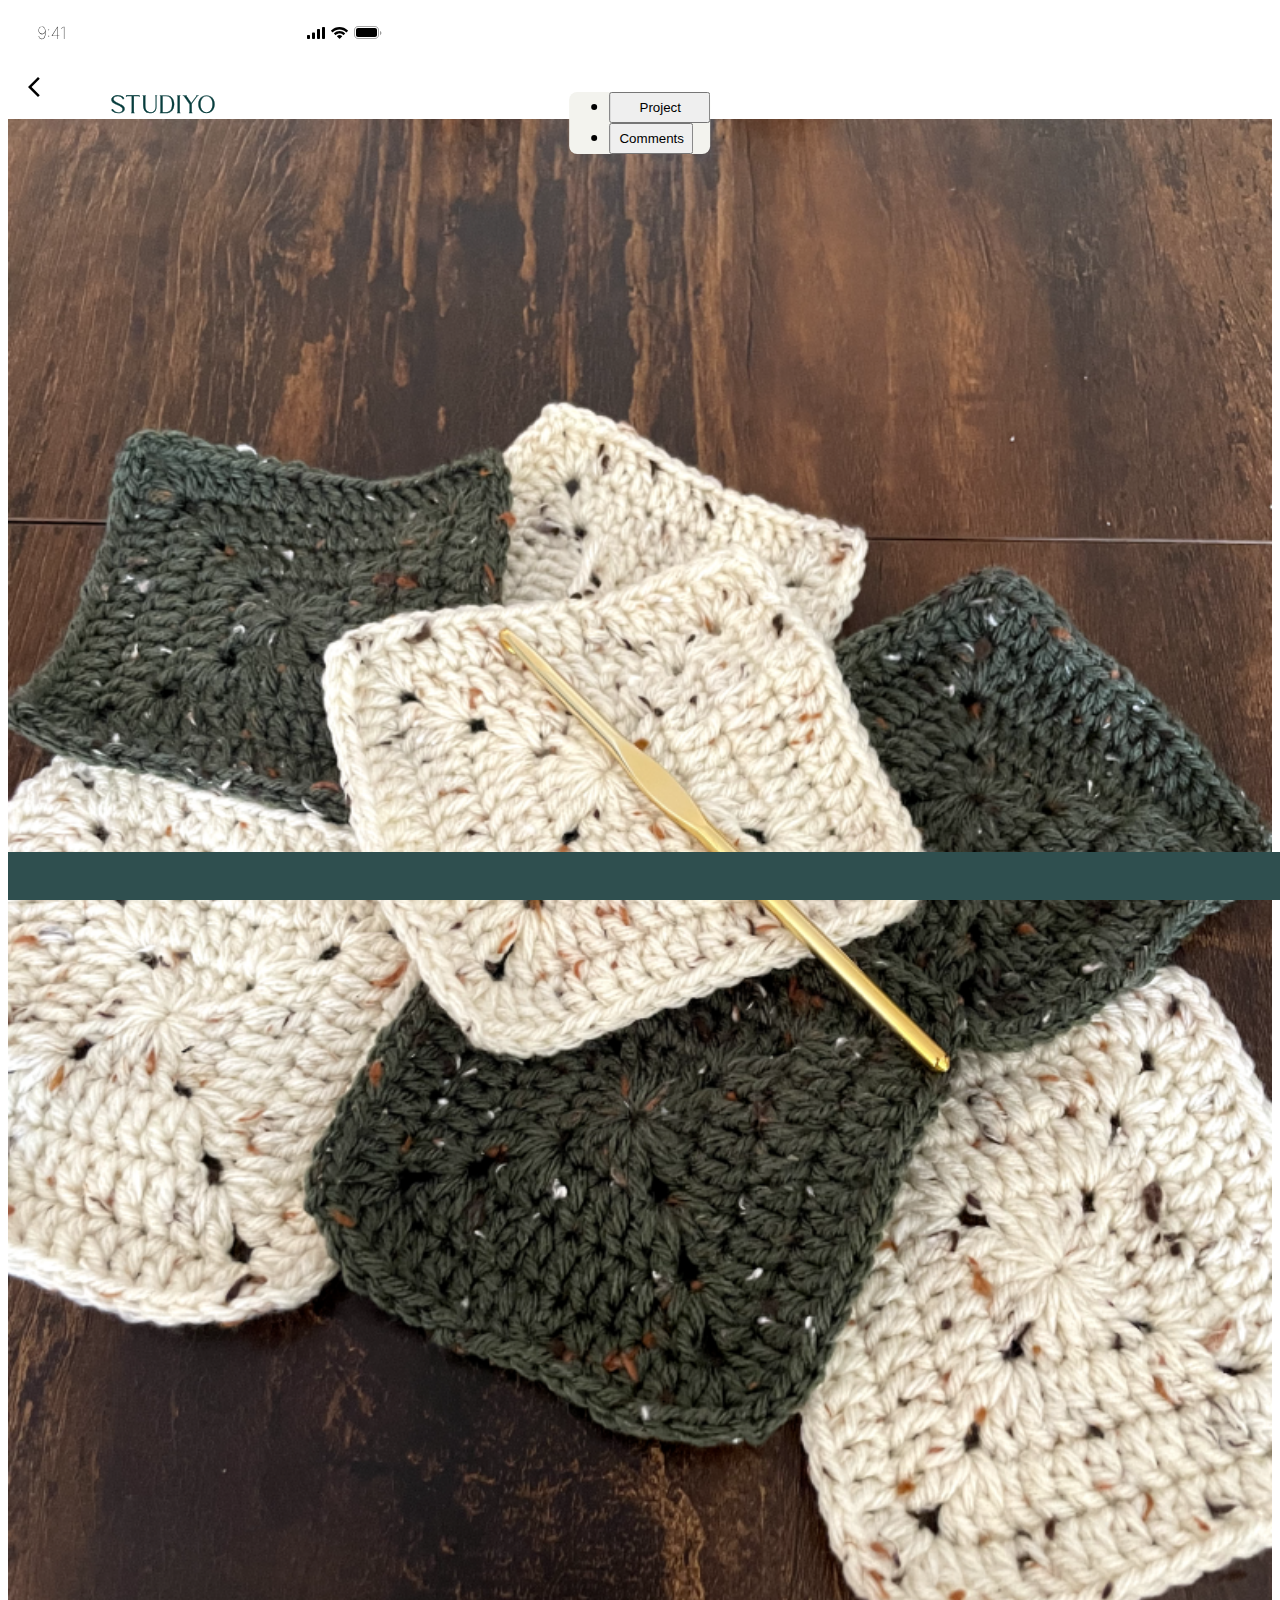
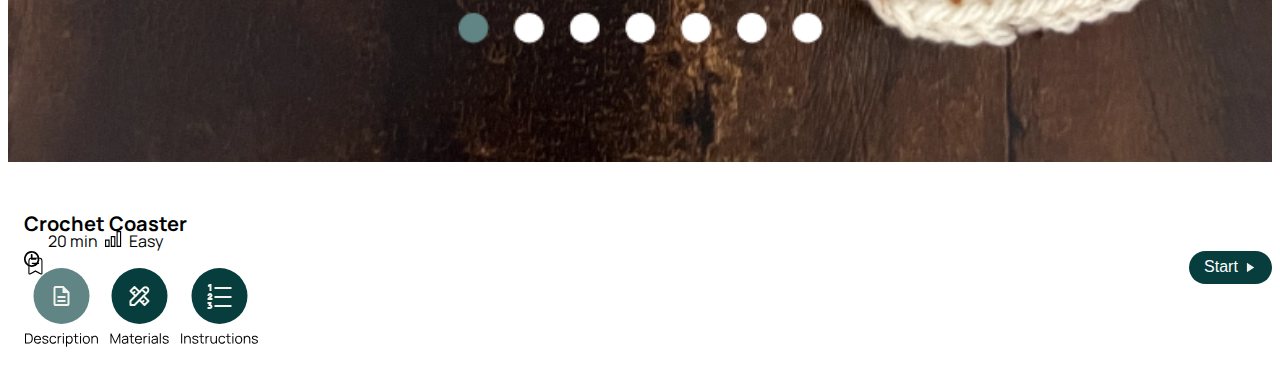
==== index.html @ 1dc0cee9 "6.0" ====
<!DOCTYPE html>
<html>
    <head>
        <meta name="viewport" content="width=device-width, initial-scale=1">
        <!-- Bootstrap CSS -->
        <link href="https://cdn.jsdelivr.net/npm/bootstrap@5.3.2/dist/css/bootstrap.min.css" rel="stylesheet" integrity="sha384-T3c6CoIi6uLrA9TneNEoa7RxnatzjcDSCmG1MXxSR1GAsXEV/Dwwykc2MPK8M2HN" crossorigin="anonymous">
        <script src="https://cdn.jsdelivr.net/npm/bootstrap@5.3.2/dist/js/bootstrap.bundle.min.js" integrity="sha384-C6RzsynM9kWDrMNeT87bh95OGNyZPhcTNXj1NW7RuBCsyN/o0jlpcV8Qyq46cDfL" crossorigin="anonymous"></script>
        <!--Boostrap CSS END-->
        <link rel="stylesheet" href="/styles.css">
        <link rel='stylesheet' href='https://cdn-uicons.flaticon.com/uicons-regular-rounded/css/uicons-regular-rounded.css'>

        <!-- Google Fonts -->
        <link rel="preconnect" href="https://fonts.googleapis.com">
        <link rel="preconnect" href="https://fonts.gstatic.com" crossorigin>
        <link href="https://fonts.googleapis.com/css2?family=Manrope:wght@500;700&family=Outfit:wght@100;200;300;400;600;700;800;900&display=swap" rel="stylesheet">
    </head>
<body>
<div class="container-fluid content">
    
    <!-- Row 1 (top nav)-->  
    <div class="row">
                <img src="./images/top.svg">
    </div>
    <!-- Row 2 (back and logo)-->
    <div class="row">
        <div class="col-sm-2 mx-auto">
            <img class="backButton" src="./images/backButton.svg">
            <img class="logo" src="./images/Studiyo.svg">
        </div>
    </div>

    <!-- Row 3 (segmented picker)-->
    <div class="segPicker row mx-auto">
        <ul class="picker nav nav-pills nav-fill gap-2 p-1 small bg-primary rounded-5 shadow-sm" id="pillNav2" role="tablist" style="--bs-nav-link-color:#073D3D; --bs-nav-pills-link-active-color:#F3F3EE; --bs-nav-pills-link-active-bg:#073D3D;">
            <li class="nav-item" role="presentation">
          <button class="nav-link active rounded-.5" id="home-tab2" data-bs-toggle="tab" type="button" role="tab" aria-selected="true">Project</button>
            </li>
            <li class="nav-item" role="presentation">
            <button class="nav-link rounded-5" id="profile-tab2" data-bs-toggle="tab" type="button" role="tab" aria-selected="false">Comments</button>
            </li>
        </ul>
    </div>

   <!-- Row 4 (img)-->
   <div class="row">
        <img class="imgPlaceholder" src="./images/picture1.png">
   </div>
<!-- Row 5 (infoCard) START-->
   <div class="row infoCard">
        <div class="row textGroup1">
            <div class="col-7">
                <div class="cardTitle">
                    <h1>Crochet Coaster</h1>
                </div>
            </div>
        
            <div class="col-5 startSave d-flex align-items-center justify-content-end">
                <img class="saveBanner" src="./images/saveBanner.svg">
                <a href="./projectmode.html" id="projectmode">
                    <button type="button" class="btn btn-primary start">Start<img class="startArrow" src="./images/startarrow.svg"></button>
                </a>
            </div>
        </div>
    
        <!--subrow: time and difficulty-->
        <div class="row">
            <div class="col-12">
                <div class="row">
                    <div>
                        <img class="time" src="./images/time.svg">
                        20 min
                        <img class="level" src="./images/level.svg">
                        Easy
                    </div>
                </div>
            </div>  
        </div>

        <!--subrow: circle icons-->
        <div class="row circleIcons">
            <div class="col-12">
                <div class="row">
                    <div class="iconList">
                        <img class="itemA" src="./images/description.svg">
                        <img class="itemB" src="./images/materials.svg">
                        <img class="itemC" src="./images/instructions.svg">
                    </div>                    
                </div>               
            </div>         
        </div>           
    </div>
    <!-- </div> above is info card END-->
            
   </div>
   <!-- Row 6 (bottomnNav)-->
   <div class="row bottomNav">

        <div class="item1">
            <i class=" fi-rr-home"></i>
        </div>
        <div class="item2">
            <i class="fi-rr-bookmark"></i>
        </div>
        <div class="item3">
            <i class="fi-rr-square-plus"></i>
        </div>
        <div class="item4"><i class="fi-rr-bell"></i>
        </div>
        <div class="item5"><i class="fi fi-rr-user"></i>
        </div>
   </div>

</div>



           
<!--Javascript-->
    <script src="https://cdn.jsdelivr.net/npm/@popperjs/core@2.11.8/dist/umd/popper.min.js" integrity="sha384-I7E8VVD/ismYTF4hNIPjVp/Zjvgyol6VFvRkX/vR+Vc4jQkC+hVqc2pM8ODewa9r" crossorigin="anonymous"></script>
    <script src="https://cdn.jsdelivr.net/npm/bootstrap@5.3.2/dist/js/bootstrap.min.js" integrity="sha384-BBtl+eGJRgqQAUMxJ7pMwbEyER4l1g+O15P+16Ep7Q9Q+zqX6gSbd85u4mG4QzX+" crossorigin="anonymous"></script>
    </body>
</html>
---- styles.css ----
/* EMILYBRANCH STYLING START */

html {
    font-family: 'Manrope', sans-serif;
  
}

body {
    font-family: 'Manrope', sans-serif;
}

h1 {
    font-size: 1.25rem;
}

h2 {
    font-size: 1rem;
}

.content {
    position: relative;
}


.backButton {
    padding: 0.125rem;
    padding-right: 3rem;
}




/* topNav styling END */

.picker {
    background-color: #E0E0E2!important;
   
    align-items: center!important;
    border-radius: 0.5rem!important; 
    justify-content: center!important;  
}

#home-tab2 {
    padding: 0.375rem 0.46875rem 0.37513rem 0.5rem;
    width: 6.3125rem;  
}

#profile-tab2 {
    padding: 0.375rem 0.46875rem 0.37513rem 0.5rem;
   
}


.segPicker {
   display: flex;
   justify-content: center;
    position: absolute;
   top: 7.2rem;
   left: 50%;
   transform: translate(-50%, -50%);
   width: 14.48rem;
   line-height: .75rem;
}


.bg-primary {
    background-color: #F3F3EE!important;
}

/* now the real image */
.imgPlaceholder {
   justify-content: center!important;
   width: 100%!important;
}


/* info card styling START */
.infoCard {
    padding-top: 1.87rem;
    padding-bottom: 1.87rem;
    padding-left: 1rem;
    background-color: white;
    border-top-left-radius: 46px;
    border-top-right-radius: 46px;
    height: fill;
   
}

.textGroup1 {
    text-align: baseline;
    align-items:center;
    flex-wrap: nowrap!important;
    height: 2.0625rem;
    
   
}

.cardTitle {
    flex-wrap: nowrap!important;
    overflow: hidden!important;


    
}


.time {
    height: 1rem;
    float: left;
    padding-right: .5rem;
    align-self: auto;

}

.timeEst {
    display: flex;
    align-items: flex-start; 
    gap: 0.25rem;

}

.skillLevel {
    display: flex;
    align-items: flex-start;
    gap: 0.25rem;
    
    
}
.level {
    height: 1rem;
    padding-right: .25rem;
    padding-left: .25rem;
    align-self: auto;

}

/* start button */
.start {
    width: 5.18rem;
    height: 2.0625rem;
   
    border-radius: 3.125rem;

    border: none;
    float: right!important;
    font-size: 1rem!important;
    text-align: center!important;
    color: white;  
}

.btn-primary {
    font-size: 1.5rem;
    background-color: #073D3D;
}

.startArrow {
    padding-left: .4rem;
    height: 0.59894rem;
    width: 0.8rem;   
}

/* container of both the save icon and start button */
.startSave {
    flex-wrap: nowrap;
}

/* save icon */
.saveBanner {
    height: 1.84581rem;
    width: 1.50863rem;  
}


/* desctiption/materials/instructions icons */

.iconList {
   padding-top: 1rem;
   justify-content: space-between!important;
  
}

.itemA, .itemB, .itemC {
    
  
}

/* description icon */
.itemA {
    
 
}
/* materials icon */

   
/*instructions icon */ 
.itemB {

}

.itemC {
    
}

.bottomNav {
    width: 100%;
    display: flex;
    justify-content: space-around;
    align-items: center;
    background-color:darkslategrey;
    padding: .5rem;
    position: fixed;
    bottom: 0;
}
/* info card styling END */


/* bottom nav icons */
.item1, .item2, .item3, .item4, .item5 {
    width: 2rem;
    height: 2rem;
    text-align: center;
    font-size: 1.5rem;
    color: white;
    margin: 0 auto;
    padding-left: 0rem;
    padding-right: 0rem;
}




/* EMILYBRANCH STYLING END */






/* PROJECT MODE STYLE START */
.alert {
    background: #073D3D;
    color: #F3F3EE;
    top: 0;
    border-radius: 15px;
    position: absolute;
    width: 100%;
    margin-top: 50px;
    z-index: 999;
    opacity: 0;
    pointer-events: none;
 }

 .alert.showAlert {
    opacity: 1;
    pointer-events: auto;
 }

 .alert.show {
    animation: dropdown 1s ease forwards;
 }
@keyframes dropdown {
    0%{
        transform: translateY(0%);
    }
    100%{
        transform: translateY(10%);
    }
}

.alert.hide {
    animation: hideDropdown 1s ease forwards;
}
@keyframes hideDropdown {
    0%{
        transform: translateY(10%);
    }
    100%{
        transform: translateY(0%);
    }
}

 .alert i {
    padding: 0.5rem;
 }

 .topNav .logo {
    display: none;
 }
 
 
 .topNav .projectName {
    text-align: center;
    position: absolute;
    left: 0;
    background-color: #F3F3EE;
    z-index: -1;
 }
 
 .icons {
    position: absolute;
    bottom: 550px;
    right: 70px;
    display: flex;
    flex-direction: column;
    width: 6%;
    margin: 0;
    padding: 0;
    text-align: center;
    z-index: 9999;
    gap: 10px;
 }

 .icons button {
    border-radius: 150px;
    background-color: #;
    border: none;
    text-align: center;
    width: 4rem;
    height: 4rem;
 }

 
 .carousel-indicators {
    top: 0;
 }
 
.carousel-indicators button {
    background-color: #073D3D !important;
}

 .carousel-caption {
    top: 0rem;
    z-index: 1;
    background-color: #F3F3EE;
    height: 10%;
    width: 100%;
    left: 0;
    padding: 1.5rem;
    color: #073D3D;
 }
 
 
 .c-item {
    height: 844px;
 }
 .c-img {
    object-fit: cover;
    height: 100%;
 }
 
 
 .carousel-control-prev-icon {
    display: none;
 }
 
 
 .carousel-control-next-icon {
    display: none;
 }
 
 
 .carousel-controls {
    display: flex;
    flex-direction: column;
    position: absolute;
    width: 100%;
    bottom: 1px;
    padding: 1rem;
 }
 
 
 .next-button {
    padding: 0.8rem;
    border-radius: 50px;
    border: none;
    background-color: #073D3D;
    margin: 0.5rem;
    color: #F3F3EE;
    font-size: 1.5rem;
 }
 
 
 .next-button i {
    position: relative;
    top: 3px;
    font-size: 1.5rem;
 }
 
 
 .prev-button {
    padding: 0.8rem;
    border-radius: 50px;
    border: none;
    background-color: #F3F3EE;
    margin: 0.5rem;
    color: #073D3D;
    font-size: 1.5rem; 
 }
 
 
 
 
 /* PROJECT MODE STYLE END */
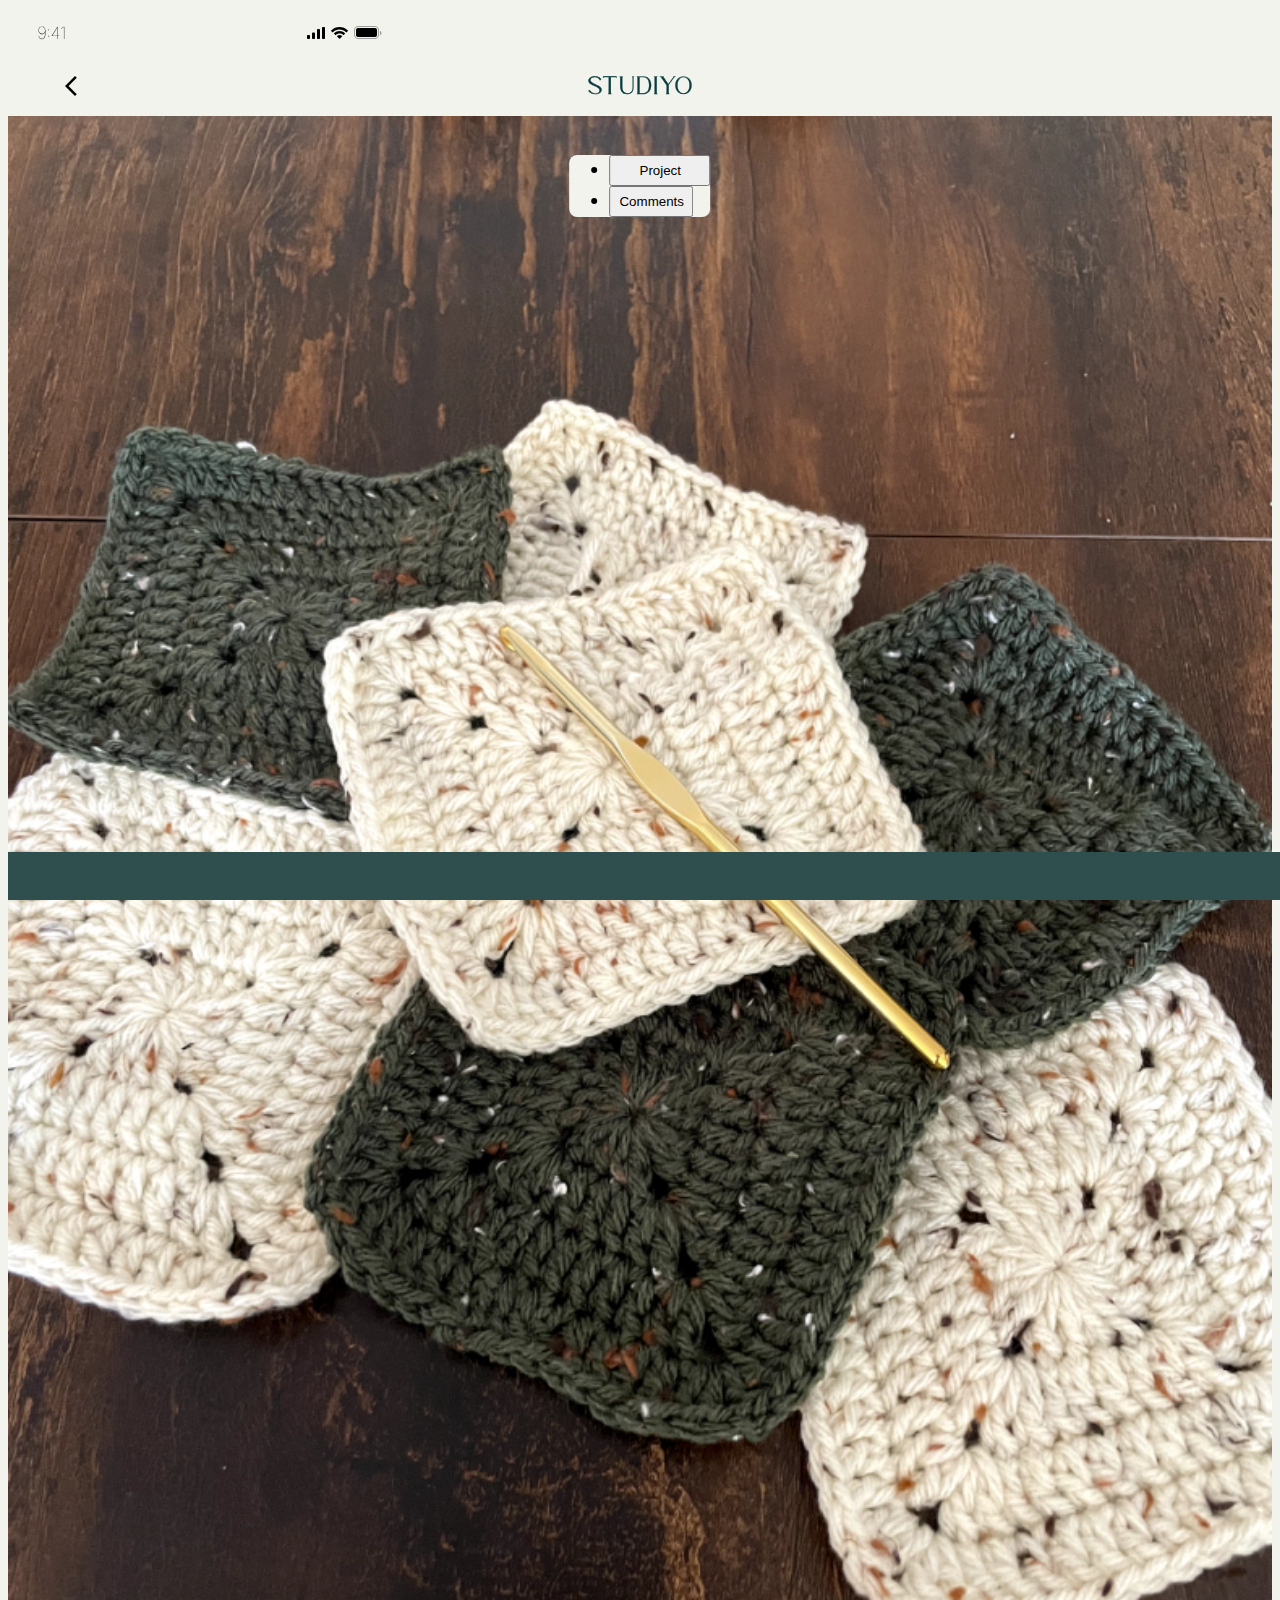
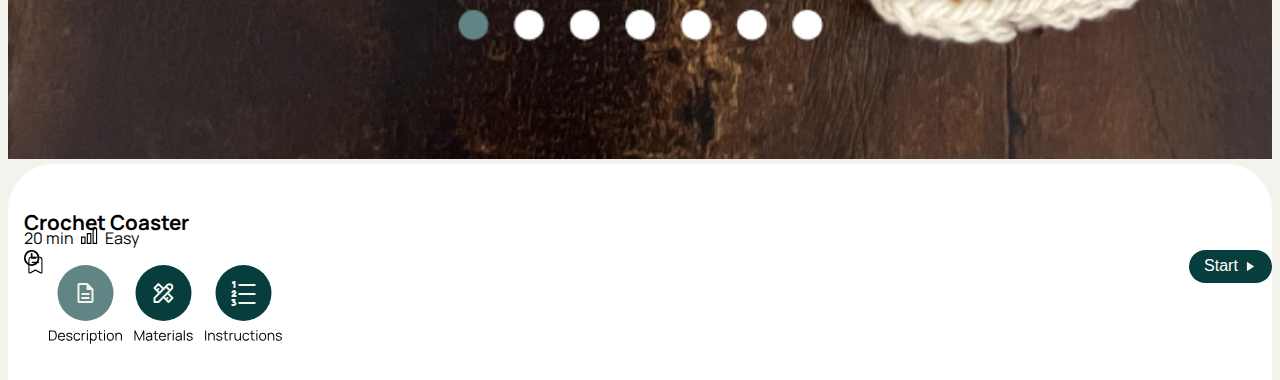
==== commit d36f080c: "top section aligning" ====
--- a/index.html
+++ b/index.html
@@ -22,11 +22,15 @@
                 <img src="./images/top.svg">
     </div>
     <!-- Row 2 (back and logo)-->
-    <div class="row">
-        <div class="col-sm-2 mx-auto">
+    <div class="logoNav">
+        <!-- <div class="col-sm-2 mx-auto">
             <img class="backButton" src="./images/backButton.svg">
             <img class="logo" src="./images/Studiyo.svg">
-        </div>
+        </div> -->
+        <svg xmlns="http://www.w3.org/2000/svg" width="12" height="20" viewBox="0 0 12 20" fill="none">
+            <path d="M10 20L0 10L10 0L11.775 1.775L3.55 10L11.775 18.225L10 20Z" fill="black"/>
+          </svg>
+        <img class="logo" src="./images/Studiyo.svg">
     </div>
 
     <!-- Row 3 (segmented picker)-->
--- a/styles.css
+++ b/styles.css
@@ -1,19 +1,24 @@
 /* EMILYBRANCH STYLING START */
+
 
 html {
     font-family: 'Manrope', sans-serif;
-  
-}
-
-body {
+  }
+ 
+ 
+ body {
     font-family: 'Manrope', sans-serif;
-}
-
-h1 {
-    font-size: 1.25rem;
-}
-
-h2 {
+    background-color: #F3F3EE;
+    height: 100vh;
+ }
+ 
+ 
+ h1 {
+    font-size: 1.29rem;
+ }
+ 
+ 
+ h2 {
     font-size: 1rem;
 }
 
@@ -28,16 +33,54 @@
 }
 
 
-
+.logoNav {
+   padding: 1rem;
+   text-align: center;
+}
+
+.logoNav svg {
+   width: 50%;
+   position: absolute;
+   padding: none;
+   left: -20%;
+}
 
 /* topNav styling END */
 
-.picker {
+ .closeButton {
+    position: absolute;
+    left: 16px;
+    top: 47px;
+    z-index: 999;
+ }
+
+ .topNav {
+    width: 100%;
+ }
+ 
+ 
+ .statusBar {
+    width: 100%;
+    text-align: center;
+ }
+ 
+ 
+ .statusBar img {
+    width: 100%;
+ }
+ 
+
+ 
+ /* topNav styling END */
+ 
+ 
+ .picker {
     background-color: #E0E0E2!important;
-   
     align-items: center!important;
     border-radius: 0.5rem!important; 
     justify-content: center!important;  
+    position: absolute;
+    top: 1rem;
 }
 
 #home-tab2 {
@@ -71,6 +114,7 @@
 .imgPlaceholder {
    justify-content: center!important;
    width: 100%!important;
+   background-image: cover;
 }
 
 
@@ -83,10 +127,11 @@
     border-top-left-radius: 46px;
     border-top-right-radius: 46px;
     height: fill;
-   
-}
-
-.textGroup1 {
+  
+ }
+ 
+ 
+ .textGroup1 {
     text-align: baseline;
     align-items:center;
     flex-wrap: nowrap!important;
@@ -114,19 +159,21 @@
 
 .timeEst {
     display: flex;
-    align-items: flex-start; 
+    align-items: flex-start;
     gap: 0.25rem;
-
-}
-
-.skillLevel {
+ 
+ 
+ }
+ 
+ 
+ .skillLevel {
     display: flex;
     align-items: flex-start;
     gap: 0.25rem;
-    
-    
-}
-.level {
+   
+   
+ }
+ .level {
     height: 1rem;
     padding-right: .25rem;
     padding-left: .25rem;
@@ -161,11 +208,21 @@
 
 /* container of both the save icon and start button */
 .startSave {
-    flex-wrap: nowrap;
-}
-
+    flex-wrap: nowrap; }
+ 
+ 
+ .btn-primary:hover {
+    background-color:#073D3D;
+ }
+ 
+ 
+ .btn-primary:active {
+    background-color: #073D3D !important;
+ }
+ 
+ 
 /* save icon */
-.saveBanner {
+ .saveBanner {
     height: 1.84581rem;
     width: 1.50863rem;  
 }
@@ -198,10 +255,11 @@
 }
 
 .itemC {
-    
-}
-
-.bottomNav {
+   
+ }
+ 
+ 
+ .bottomNav {
     width: 100%;
     display: flex;
     justify-content: space-around;
@@ -282,20 +340,18 @@
  .alert i {
     padding: 0.5rem;
  }
-
+ 
  .topNav .logo {
     display: none;
  }
- 
- 
  .topNav .projectName {
     text-align: center;
     position: absolute;
     left: 0;
     background-color: #F3F3EE;
     z-index: -1;
- }
- 
+    height: 500px;
+ }
  .icons {
     position: absolute;
     bottom: 550px;
@@ -309,69 +365,111 @@
     z-index: 9999;
     gap: 10px;
  }
-
+ 
+ 
  .icons button {
     border-radius: 150px;
-    background-color: #;
     border: none;
     text-align: center;
     width: 4rem;
     height: 4rem;
  }
 
- 
+ /* CARD NOTCH STYLE START */
+ .cardContext {
+    display: block;
+    background-color: #F3F3EE;
+    width: 100%;
+    height: 5%;
+    bottom: 0;
+    margin-bottom: 0 auto;
+    position: fixed;
+    border-top-left-radius: 8px;
+    border-top-right-radius: 8px;
+    box-shadow: 0px -4px 10px 5px rgba(0, 0, 0, 0.5);
+ }
+
+ .notch {
+    height: 10%;
+    width: 40%;
+    background-color: black;
+    margin: 0 auto;
+    margin-top: 5%;
+    border-radius: 100px;
+ }
+ 
+ /* CAROUSEL STYLE START */
+ .carousel-inner {
+    height: 100vh;
+ }
+
+ .carousel-item {
+    height: 100vh;
+ }
+
  .carousel-indicators {
-    top: 0;
- }
- 
-.carousel-indicators button {
+    top: 40px;
+    z-index: 999;
+ }
+
+ .carousel-indicators button {
     background-color: #073D3D !important;
-}
+    height: 20px !important;
+    width: 20px !important;
+    border-radius: 100px !important;
+    color: #F3F3EE !important;
+    text-indent: none !important;
+    text-align: center !important;
+ }
 
  .carousel-caption {
-    top: 0rem;
+    top: -1rem;
     z-index: 1;
     background-color: #F3F3EE;
-    height: 10%;
+    height: 15%;
     width: 100%;
     left: 0;
     padding: 1.5rem;
     color: #073D3D;
  }
  
- 
  .c-item {
-    height: 844px;
- }
+    height: 100vh !important;
+ }
+
  .c-img {
     object-fit: cover;
     height: 100%;
  }
- 
- 
+
  .carousel-control-prev-icon {
     display: none;
  }
- 
- 
+
  .carousel-control-next-icon {
     display: none;
  }
- 
- 
+
  .carousel-controls {
     display: flex;
-    flex-direction: column;
-    position: absolute;
-    width: 100%;
-    bottom: 1px;
+    flex-direction: row;
+    justify-content: space-between;
+    position: absolute;
+    width: 100%;
+    bottom: 15%;
     padding: 1rem;
  }
- 
- 
- .next-button {
-    padding: 0.8rem;
+
+ .carousel-controls button {
+    background-color:rgba(7, 61, 61, 0);
+    border: none;
+ }
+
+ /* .next-button {
+    padding-bottom: 0.8rem;
     border-radius: 50px;
+    height: 50px;
+    width: 50px;
     border: none;
     background-color: #073D3D;
     margin: 0.5rem;
@@ -380,24 +478,24 @@
  }
  
  
- .next-button i {
-    position: relative;
-    top: 3px;
-    font-size: 1.5rem;
+ .carousel-controls i {
+    margin: 0 auto;
+    background-color: red;
+    padding: none;
  }
  
  
  .prev-button {
     padding: 0.8rem;
     border-radius: 50px;
+    height: 50px;
+    width: 50px;
     border: none;
-    background-color: #F3F3EE;
+    background-color: #073D3D;
     margin: 0.5rem;
-    color: #073D3D;
-    font-size: 1.5rem; 
- }
- 
- 
- 
- 
- /* PROJECT MODE STYLE END */+    color: #F3F3EE;
+    font-size: 1.5rem;
+ } */
+ 
+ /* PROJECT MODE STYLE END */
+ 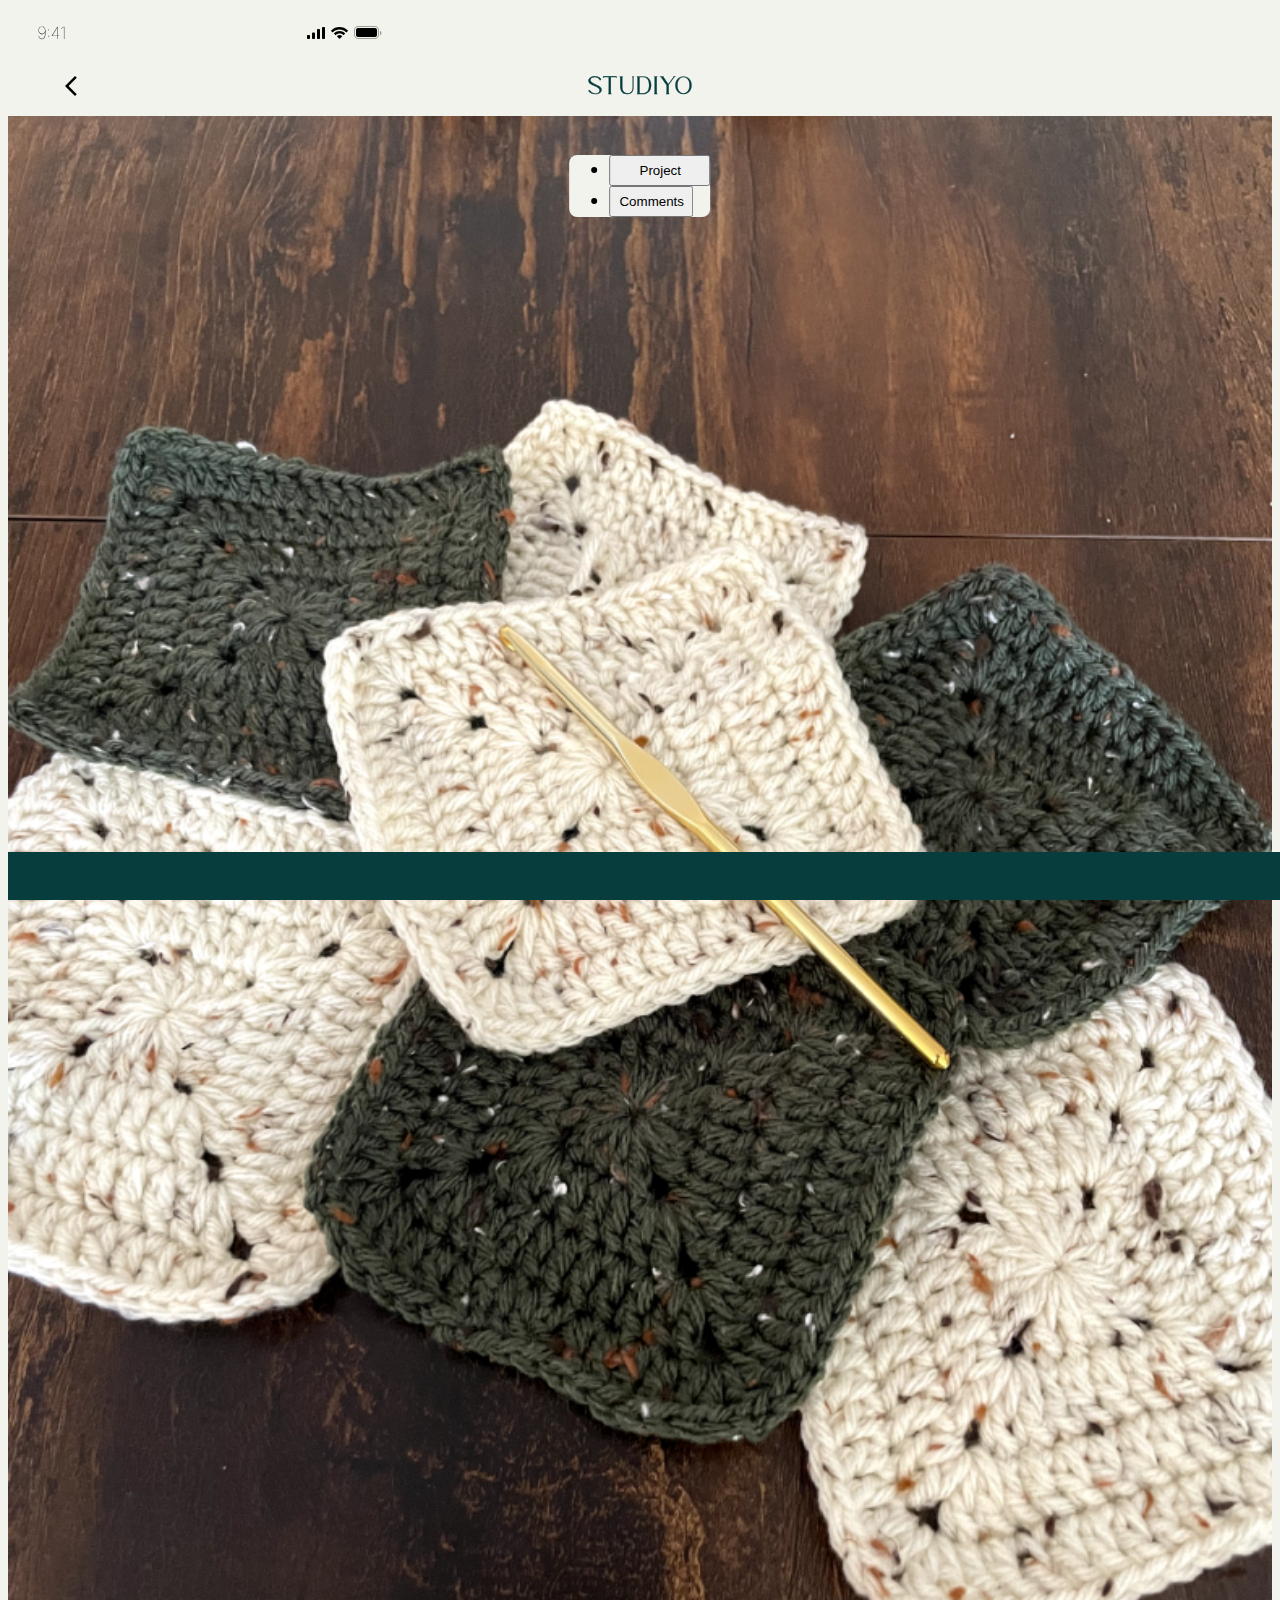
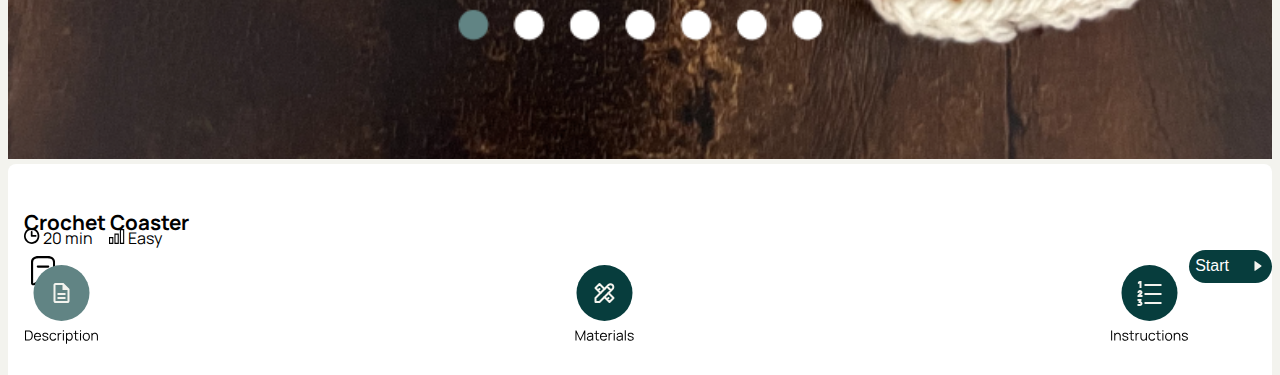
==== commit c0a7ecb6: "project info page alignment" ====
--- a/index.html
+++ b/index.html
@@ -68,13 +68,13 @@
     
         <!--subrow: time and difficulty-->
         <div class="row">
-            <div class="col-12">
+            <div class="col-12 levels">
                 <div class="row">
-                    <div>
-                        <img class="time" src="./images/time.svg">
-                        20 min
-                        <img class="level" src="./images/level.svg">
-                        Easy
+                    <div class="timeAndLevel">
+                        <div><img class="time" src="./images/time.svg">
+                            20 min</div>
+                        <div><img class="level" src="./images/level.svg">
+                            Easy</div>
                     </div>
                 </div>
             </div>  
--- a/styles.css
+++ b/styles.css
@@ -114,7 +114,6 @@
 .imgPlaceholder {
    justify-content: center!important;
    width: 100%!important;
-   background-image: cover;
 }
 
 
@@ -124,8 +123,8 @@
     padding-bottom: 1.87rem;
     padding-left: 1rem;
     background-color: white;
-    border-top-left-radius: 46px;
-    border-top-right-radius: 46px;
+    border-top-left-radius: 8px;
+    border-top-right-radius: 8px;
     height: fill;
   
  }
@@ -149,7 +148,7 @@
 }
 
 
-.time {
+/* .time {
     height: 1rem;
     float: left;
     padding-right: .5rem;
@@ -170,29 +169,44 @@
     display: flex;
     align-items: flex-start;
     gap: 0.25rem;
-   
-   
  }
  .level {
     height: 1rem;
     padding-right: .25rem;
     padding-left: .25rem;
     align-self: auto;
-
+} */
+
+.levels {
+   display: flex;
+   justify-content: flex-start;
+   align-items: baseline;
+   font-size: 1rem;
+}
+
+.levels img {
+   width: 1rem;
+   vertical-align: baseline;
+}
+
+.timeAndLevel {
+   display: flex;
+   gap: 1rem;
 }
 
 /* start button */
 .start {
     width: 5.18rem;
     height: 2.0625rem;
-   
     border-radius: 3.125rem;
-
     border: none;
     float: right!important;
     font-size: 1rem!important;
     text-align: center!important;
     color: white;  
+    display: flex;
+    justify-content: space-between;
+    align-items: center;
 }
 
 .btn-primary {
@@ -203,7 +217,7 @@
 .startArrow {
     padding-left: .4rem;
     height: 0.59894rem;
-    width: 0.8rem;   
+    width: 1rem;
 }
 
 /* container of both the save icon and start button */
@@ -223,14 +237,14 @@
  
 /* save icon */
  .saveBanner {
-    height: 1.84581rem;
-    width: 1.50863rem;  
+    width: 2.5rem; 
 }
 
 
 /* desctiption/materials/instructions icons */
 
 .iconList {
+   display: flex;
    padding-top: 1rem;
    justify-content: space-between!important;
   
@@ -264,7 +278,7 @@
     display: flex;
     justify-content: space-around;
     align-items: center;
-    background-color:darkslategrey;
+    background-color:#073D3D;
     padding: .5rem;
     position: fixed;
     bottom: 0;
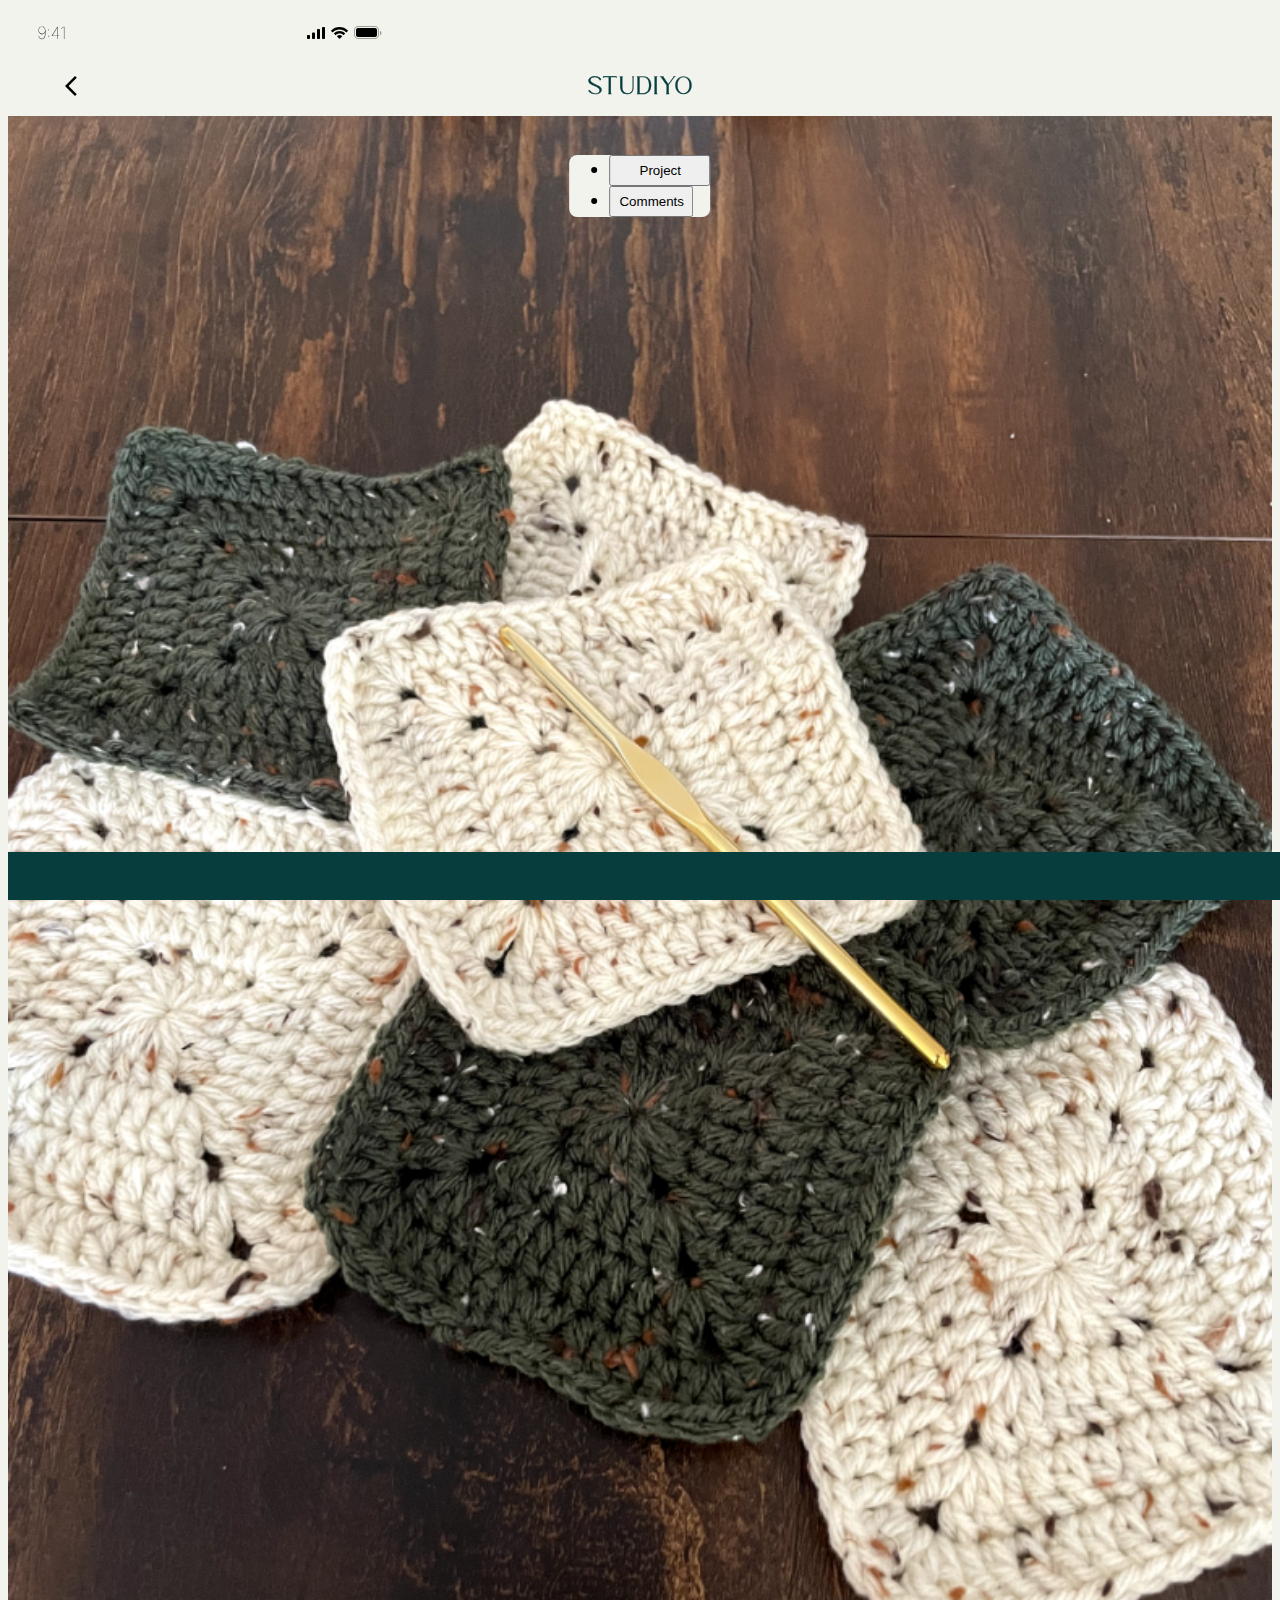
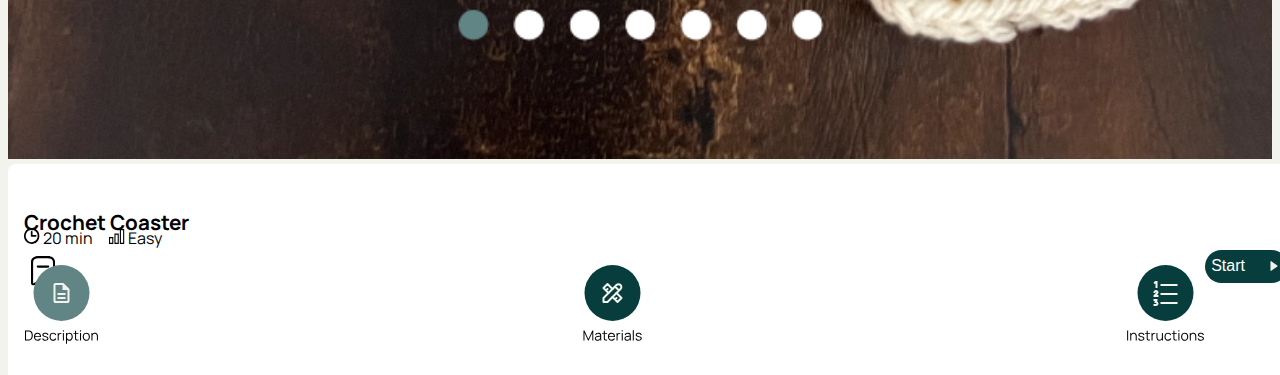
==== commit 72167c69: "more minor style changes" ====
--- a/index.html
+++ b/index.html
@@ -51,6 +51,7 @@
    </div>
 <!-- Row 5 (infoCard) START-->
    <div class="row infoCard">
+    <div class="infoNotch"></div>
         <div class="row textGroup1">
             <div class="col-7">
                 <div class="cardTitle">
--- a/styles.css
+++ b/styles.css
@@ -125,26 +125,21 @@
     background-color: white;
     border-top-left-radius: 8px;
     border-top-right-radius: 8px;
+    position: absolute;
     height: fill;
-  
- }
- 
+    width: 100%;
+ }
  
  .textGroup1 {
     text-align: baseline;
     align-items:center;
     flex-wrap: nowrap!important;
     height: 2.0625rem;
-    
-   
 }
 
 .cardTitle {
     flex-wrap: nowrap!important;
     overflow: hidden!important;
-
-
-    
 }
 
 
@@ -222,7 +217,8 @@
 
 /* container of both the save icon and start button */
 .startSave {
-    flex-wrap: nowrap; }
+    flex-wrap: nowrap;
+    }
  
  
  .btn-primary:hover {
@@ -274,9 +270,9 @@
  
  
  .bottomNav {
-    width: 100%;
-    display: flex;
-    justify-content: space-around;
+    width: 105%;
+    display: flex;
+    justify-content: space-between;
     align-items: center;
     background-color:#073D3D;
     padding: .5rem;
@@ -309,51 +305,6 @@
 
 
 /* PROJECT MODE STYLE START */
-.alert {
-    background: #073D3D;
-    color: #F3F3EE;
-    top: 0;
-    border-radius: 15px;
-    position: absolute;
-    width: 100%;
-    margin-top: 50px;
-    z-index: 999;
-    opacity: 0;
-    pointer-events: none;
- }
-
- .alert.showAlert {
-    opacity: 1;
-    pointer-events: auto;
- }
-
- .alert.show {
-    animation: dropdown 1s ease forwards;
- }
-@keyframes dropdown {
-    0%{
-        transform: translateY(0%);
-    }
-    100%{
-        transform: translateY(10%);
-    }
-}
-
-.alert.hide {
-    animation: hideDropdown 1s ease forwards;
-}
-@keyframes hideDropdown {
-    0%{
-        transform: translateY(10%);
-    }
-    100%{
-        transform: translateY(0%);
-    }
-}
-
- .alert i {
-    padding: 0.5rem;
- }
  
  .topNav .logo {
     display: none;
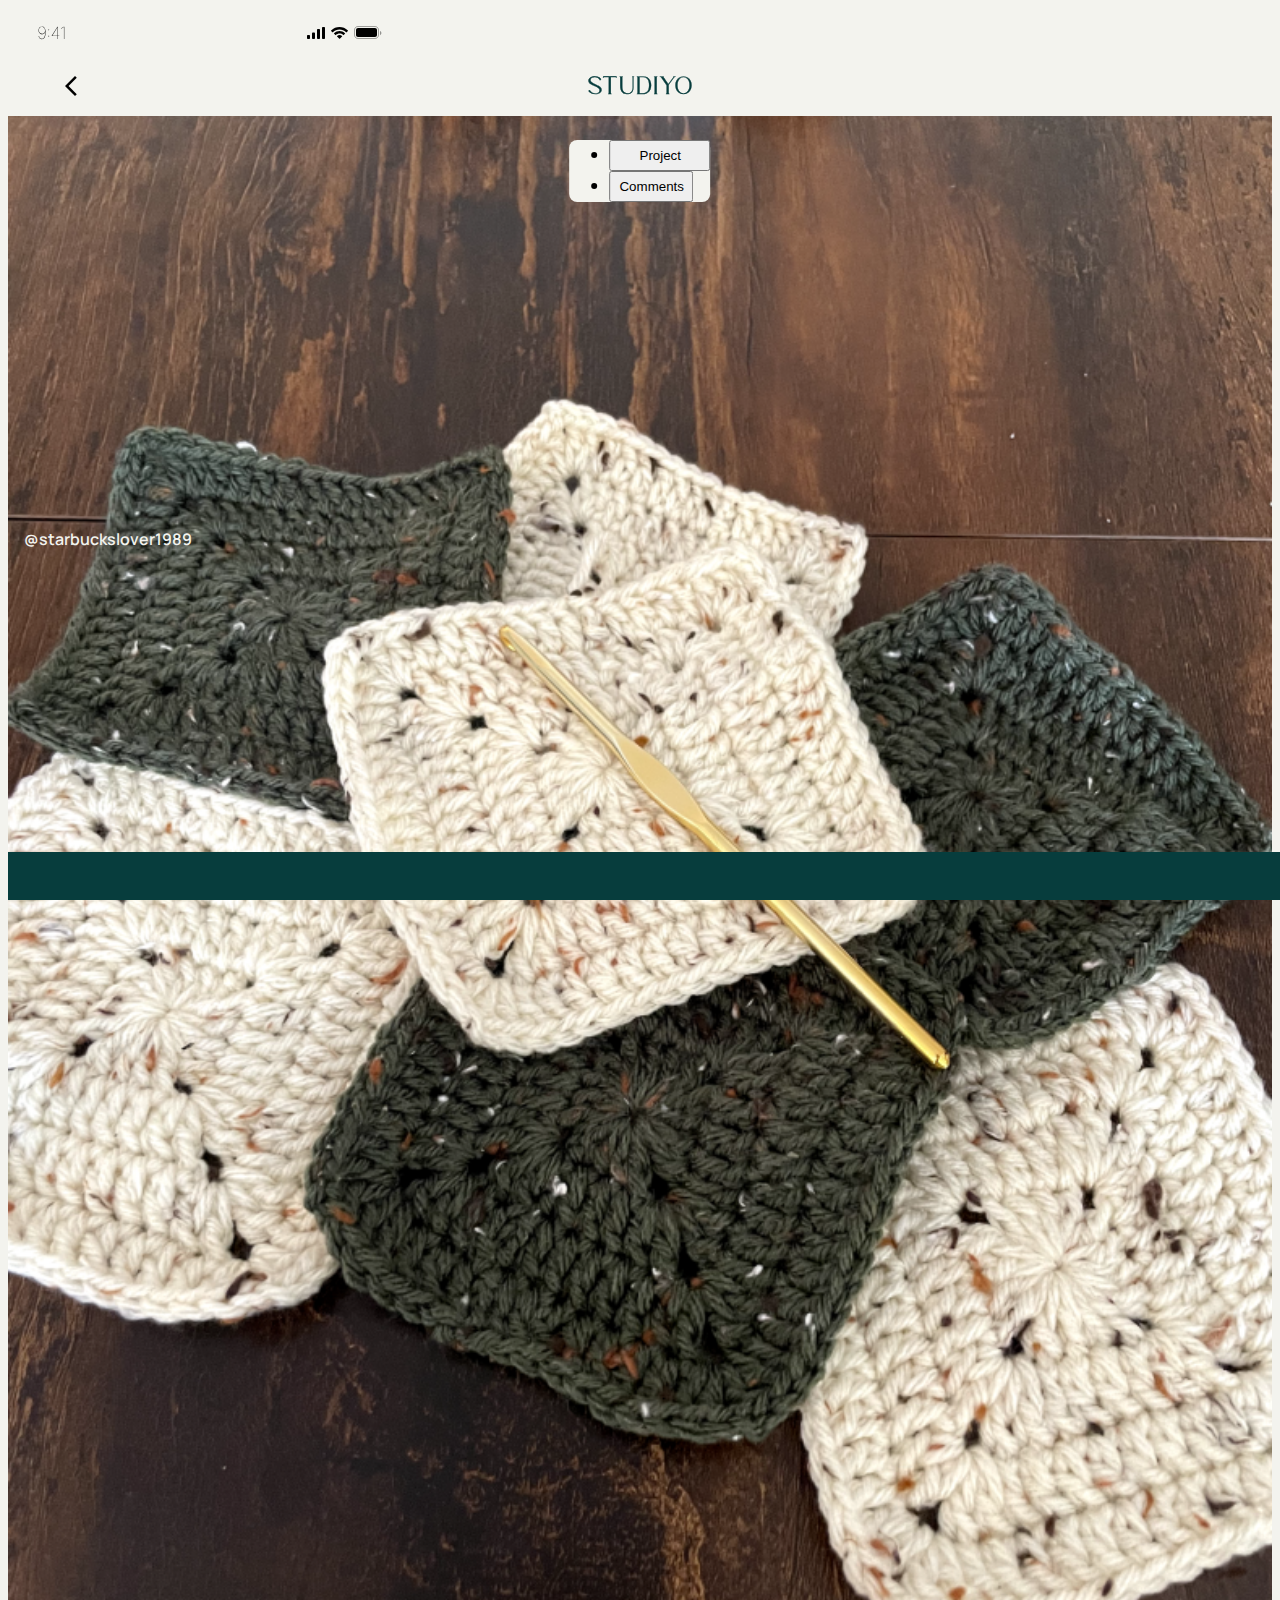
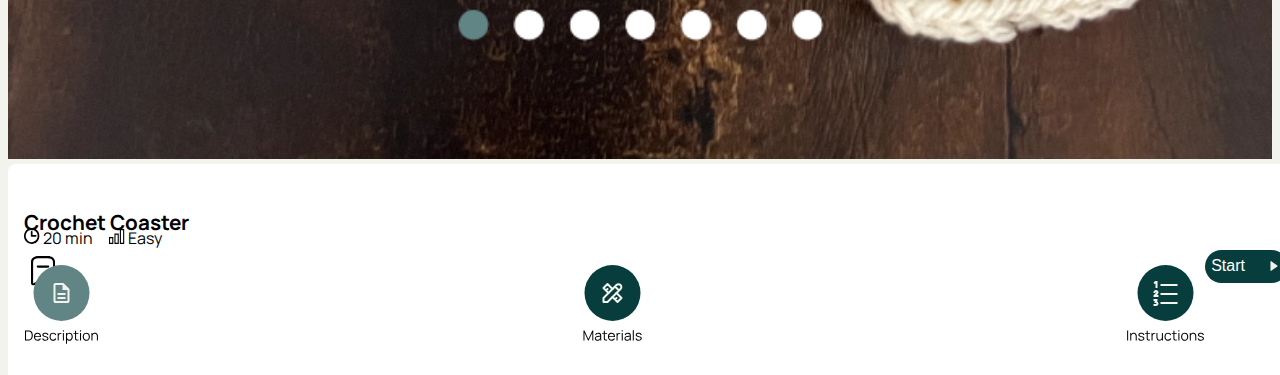
==== commit 84dc2f63: "10/19 Submission 1.0" ====
--- a/index.html
+++ b/index.html
@@ -6,7 +6,7 @@
         <link href="https://cdn.jsdelivr.net/npm/bootstrap@5.3.2/dist/css/bootstrap.min.css" rel="stylesheet" integrity="sha384-T3c6CoIi6uLrA9TneNEoa7RxnatzjcDSCmG1MXxSR1GAsXEV/Dwwykc2MPK8M2HN" crossorigin="anonymous">
         <script src="https://cdn.jsdelivr.net/npm/bootstrap@5.3.2/dist/js/bootstrap.bundle.min.js" integrity="sha384-C6RzsynM9kWDrMNeT87bh95OGNyZPhcTNXj1NW7RuBCsyN/o0jlpcV8Qyq46cDfL" crossorigin="anonymous"></script>
         <!--Boostrap CSS END-->
-        <link rel="stylesheet" href="/styles.css">
+        <link rel="stylesheet" href="styles.css">
         <link rel='stylesheet' href='https://cdn-uicons.flaticon.com/uicons-regular-rounded/css/uicons-regular-rounded.css'>
 
         <!-- Google Fonts -->
@@ -19,7 +19,7 @@
     
     <!-- Row 1 (top nav)-->  
     <div class="row">
-                <img src="./images/top.svg">
+                <img src="images/top.svg">
     </div>
     <!-- Row 2 (back and logo)-->
     <div class="logoNav">
@@ -30,7 +30,7 @@
         <svg xmlns="http://www.w3.org/2000/svg" width="12" height="20" viewBox="0 0 12 20" fill="none">
             <path d="M10 20L0 10L10 0L11.775 1.775L3.55 10L11.775 18.225L10 20Z" fill="black"/>
           </svg>
-        <img class="logo" src="./images/Studiyo.svg">
+        <img class="logo" src="images/Studiyo.svg">
     </div>
 
     <!-- Row 3 (segmented picker)-->
@@ -47,7 +47,11 @@
 
    <!-- Row 4 (img)-->
    <div class="row">
-        <img class="imgPlaceholder" src="./images/picture1.png">
+        <img class="imgPlaceholder" src="images/picture1.png">
+   </div>
+<!--subrow for username-->
+   <div class="username">
+    @starbuckslover1989
    </div>
 <!-- Row 5 (infoCard) START-->
    <div class="row infoCard">
@@ -60,9 +64,9 @@
             </div>
         
             <div class="col-5 startSave d-flex align-items-center justify-content-end">
-                <img class="saveBanner" src="./images/saveBanner.svg">
-                <a href="./projectmode.html" id="projectmode">
-                    <button type="button" class="btn btn-primary start">Start<img class="startArrow" src="./images/startarrow.svg"></button>
+                <img class="saveBanner" src="images/saveBanner.svg">
+                <a href="projectmode_modal.html" id="projectmode">
+                    <button type="button" class="btn btn-primary start">Start<img class="startArrow" src="images/startarrow.svg"></button>
                 </a>
             </div>
         </div>
@@ -72,9 +76,9 @@
             <div class="col-12 levels">
                 <div class="row">
                     <div class="timeAndLevel">
-                        <div><img class="time" src="./images/time.svg">
+                        <div><img class="time" src="images/time.svg">
                             20 min</div>
-                        <div><img class="level" src="./images/level.svg">
+                        <div><img class="level" src="images/level.svg">
                             Easy</div>
                     </div>
                 </div>
@@ -86,9 +90,9 @@
             <div class="col-12">
                 <div class="row">
                     <div class="iconList">
-                        <img class="itemA" src="./images/description.svg">
-                        <img class="itemB" src="./images/materials.svg">
-                        <img class="itemC" src="./images/instructions.svg">
+                        <img class="itemA" src="images/description.svg">
+                        <img class="itemB" src="images/materials.svg">
+                        <img class="itemC" src="images/instructions.svg">
                     </div>                    
                 </div>               
             </div>         
--- a/styles.css
+++ b/styles.css
@@ -46,6 +46,26 @@
 }
 
 /* topNav styling END */
+
+.progressSaved {
+   display: flex;
+   background-color: rgba(7, 61, 61, 0.95);
+   color: #F3F3EE;
+   position: absolute;
+   width: 95%;
+   border-radius: 1rem;
+   top: 1rem;
+   z-index: 999;
+   left: 0;
+   right: 0;
+   margin: auto;
+   height: 4rem;
+   align-items: center;
+}
+
+.progressSavedText {
+   padding: 1rem;
+}
 
  .closeButton {
     position: absolute;
@@ -97,14 +117,24 @@
 .segPicker {
    display: flex;
    justify-content: center;
-    position: absolute;
-   top: 7.2rem;
+   position: absolute;
+   top: 6.26rem;
    left: 50%;
    transform: translate(-50%, -50%);
    width: 14.48rem;
    line-height: .75rem;
 }
 
+.username {
+   color: var(--Sand, #F3F3EE);
+   display: flex;
+   justify-content: center;
+   position: absolute;
+   top: 32.5rem;
+   padding-left: 1rem;
+   font-weight: 600;
+   
+}
 
 .bg-primary {
     background-color: #F3F3EE!important;
@@ -140,6 +170,7 @@
 .cardTitle {
     flex-wrap: nowrap!important;
     overflow: hidden!important;
+   
 }
 
 
@@ -204,6 +235,20 @@
     align-items: center;
 }
 
+.resume {
+   width: 6.5rem;
+   height: 2.0625rem;
+   border-radius: 3.125rem;
+   border: none;
+   float: right!important;
+   font-size: 1rem!important;
+   text-align: center!important;
+   color: white;  
+   display: flex;
+   justify-content: space-between;
+   align-items: center;
+}
+
 .btn-primary {
     font-size: 1.5rem;
     background-color: #073D3D;
@@ -293,22 +338,84 @@
     padding-left: 0rem;
     padding-right: 0rem;
 }
-
-
-
-
 /* EMILYBRANCH STYLING END */
 
 
-
-
-
-
 /* PROJECT MODE STYLE START */
+
+.handsFreeMode {
+   position: absolute;
+   z-index: 999;
+   margin: -9rem;
+   left: 50%;
+   top: 50%;
+   text-align: center;
+   display: block;
+}
+
+.handsFreeButtons a {
+   text-decoration: inherit;
+   color: #073D3D;
+}
+
+
+.handsFreeMode svg {
+   padding-bottom: 1rem;
+}
+
+.handsFreeButtons {
+   display: flex;
+   justify-content: space-between;
+   width: 100%;
+   font-size: 0.9rem;
+   margin: 0 auto;
+}
+
+.card {
+   border: none;
+   backdrop-filter: blur(45.86206817626953px);
+   filter: drop-shadow(0px 4.586206912994385px 4.586206912994385px rgba(0, 0, 0, 0.25)) drop-shadow(0px 4px 4px rgba(0, 0, 0, 0.25));
+}
+
+.cardContent {
+   padding: 1rem;
+}
+
+.card-body {
+   padding: 0;
+}
+
+hr.solid {
+   border-top: 2px solid #073D3D;
+   margin: 0;
+   width: 100%;
+}
+
+.handsFreeButtons button {
+   width: 100%;
+   background-color: inherit;
+   padding: 1rem;
+   margin: 0;
+}
+
+.handsFreeButtons button:first-child {
+   border-left: none;
+   border-right: solid 0.5px #073D3D;
+   border-bottom: none;
+   border-top: solid 1px #073D3D;
+} 
+
+.handsFreeButtons button:nth-child(2) {
+   border-left: solid 0.5px #073D3D;
+   border-right: none;
+   border-bottom: none;
+   border-top: solid 1px #073D3D;
+}
  
  .topNav .logo {
     display: none;
  }
+
  .topNav .projectName {
     text-align: center;
     position: absolute;
@@ -317,6 +424,7 @@
     z-index: -1;
     height: 500px;
  }
+
  .icons {
     position: absolute;
     bottom: 550px;
@@ -364,6 +472,18 @@
  }
  
  /* CAROUSEL STYLE START */
+ .progressLine {
+   width: 65%;
+   background-color:rgba(7, 61, 61, 0.1);
+   display: block;
+   position: absolute;
+   height: 10px;
+   z-index: 2;
+   margin: 0 auto;
+   top: 3.5rem;
+   left: 16%;
+ }
+
  .carousel-inner {
     height: 100vh;
  }
@@ -375,6 +495,17 @@
  .carousel-indicators {
     top: 40px;
     z-index: 999;
+    display: flex;
+    justify-content: space-between;
+
+   [data-bs-target] {
+      text-indent: 0;
+      font-size: 0.8rem;
+      padding: none;
+      align-items: center;
+      text-align: center;
+      vertical-align: center;
+   }
  }
 
  .carousel-indicators button {
@@ -385,7 +516,9 @@
     color: #F3F3EE !important;
     text-indent: none !important;
     text-align: center !important;
- }
+    border-radius: 50% !important;
+ }
+
 
  .carousel-caption {
     top: -1rem;
@@ -429,38 +562,5 @@
     background-color:rgba(7, 61, 61, 0);
     border: none;
  }
-
- /* .next-button {
-    padding-bottom: 0.8rem;
-    border-radius: 50px;
-    height: 50px;
-    width: 50px;
-    border: none;
-    background-color: #073D3D;
-    margin: 0.5rem;
-    color: #F3F3EE;
-    font-size: 1.5rem;
- }
- 
- 
- .carousel-controls i {
-    margin: 0 auto;
-    background-color: red;
-    padding: none;
- }
- 
- 
- .prev-button {
-    padding: 0.8rem;
-    border-radius: 50px;
-    height: 50px;
-    width: 50px;
-    border: none;
-    background-color: #073D3D;
-    margin: 0.5rem;
-    color: #F3F3EE;
-    font-size: 1.5rem;
- } */
- 
  /* PROJECT MODE STYLE END */
  